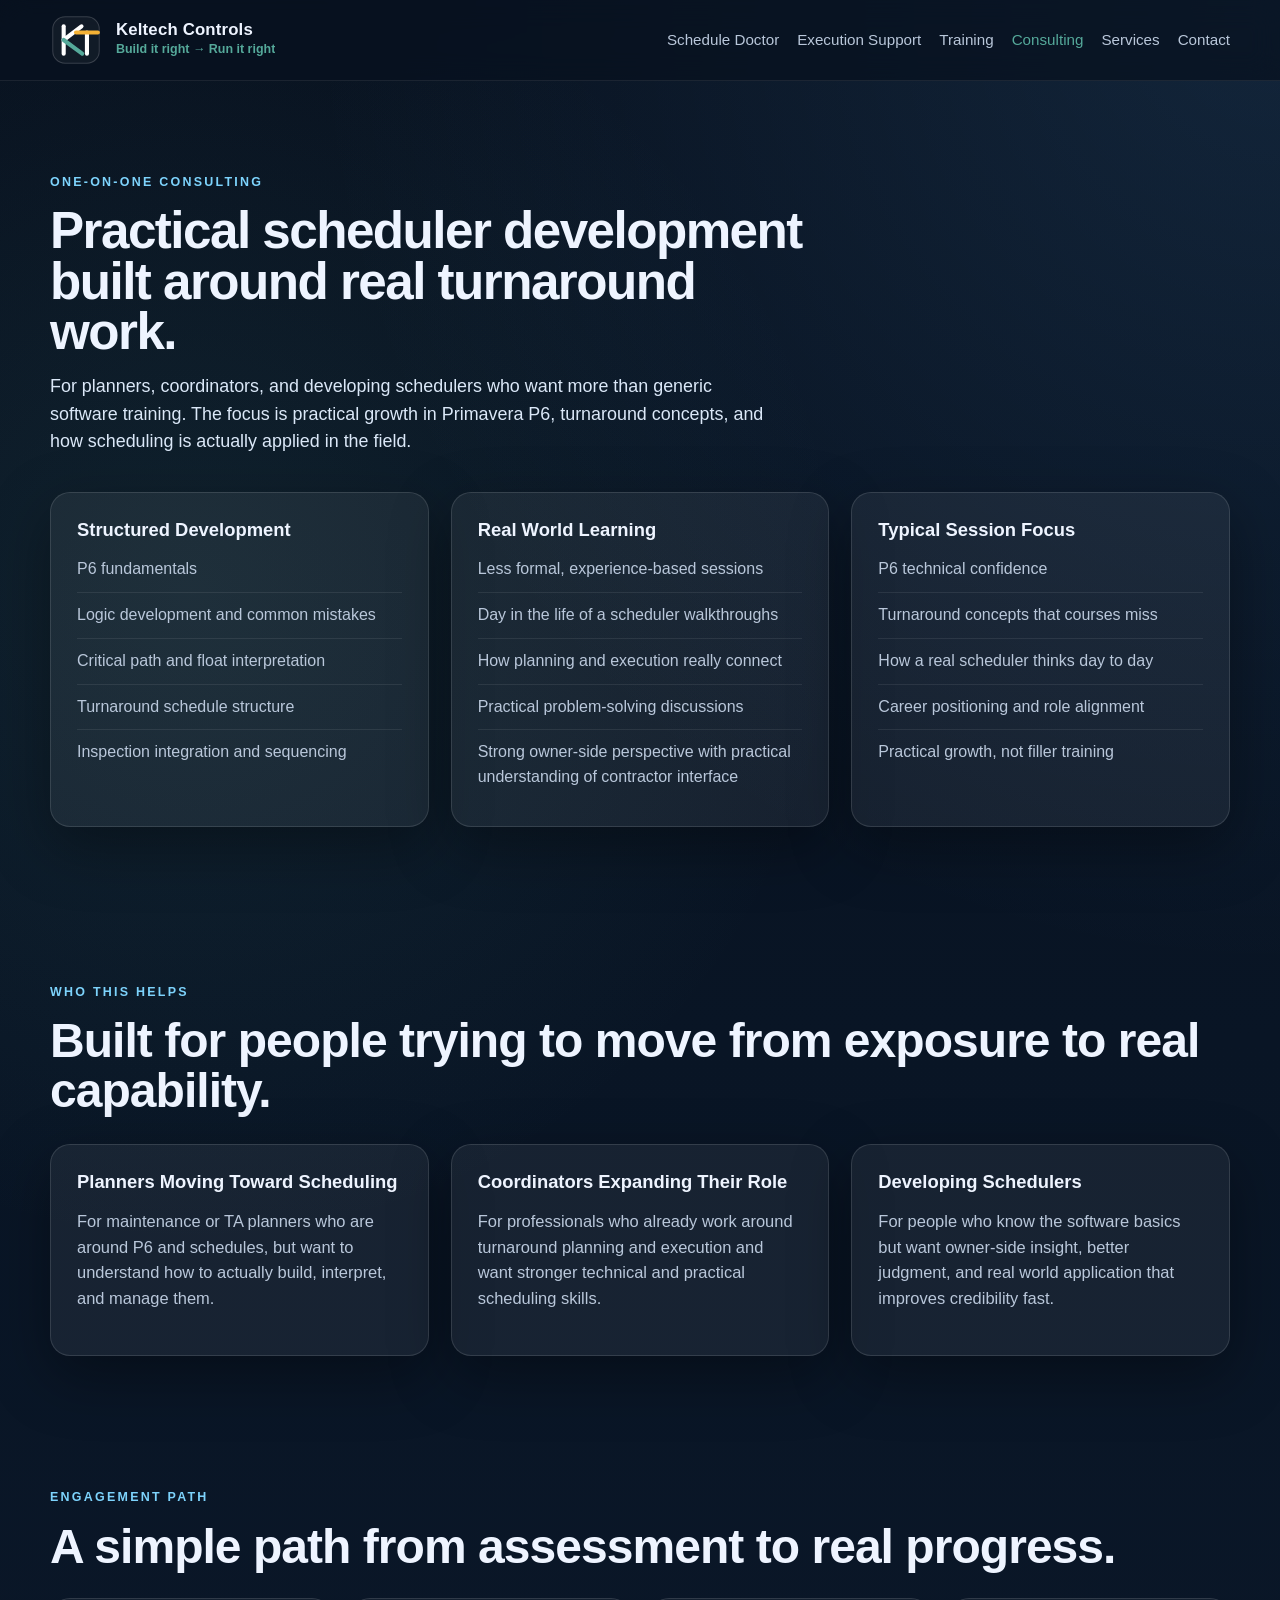
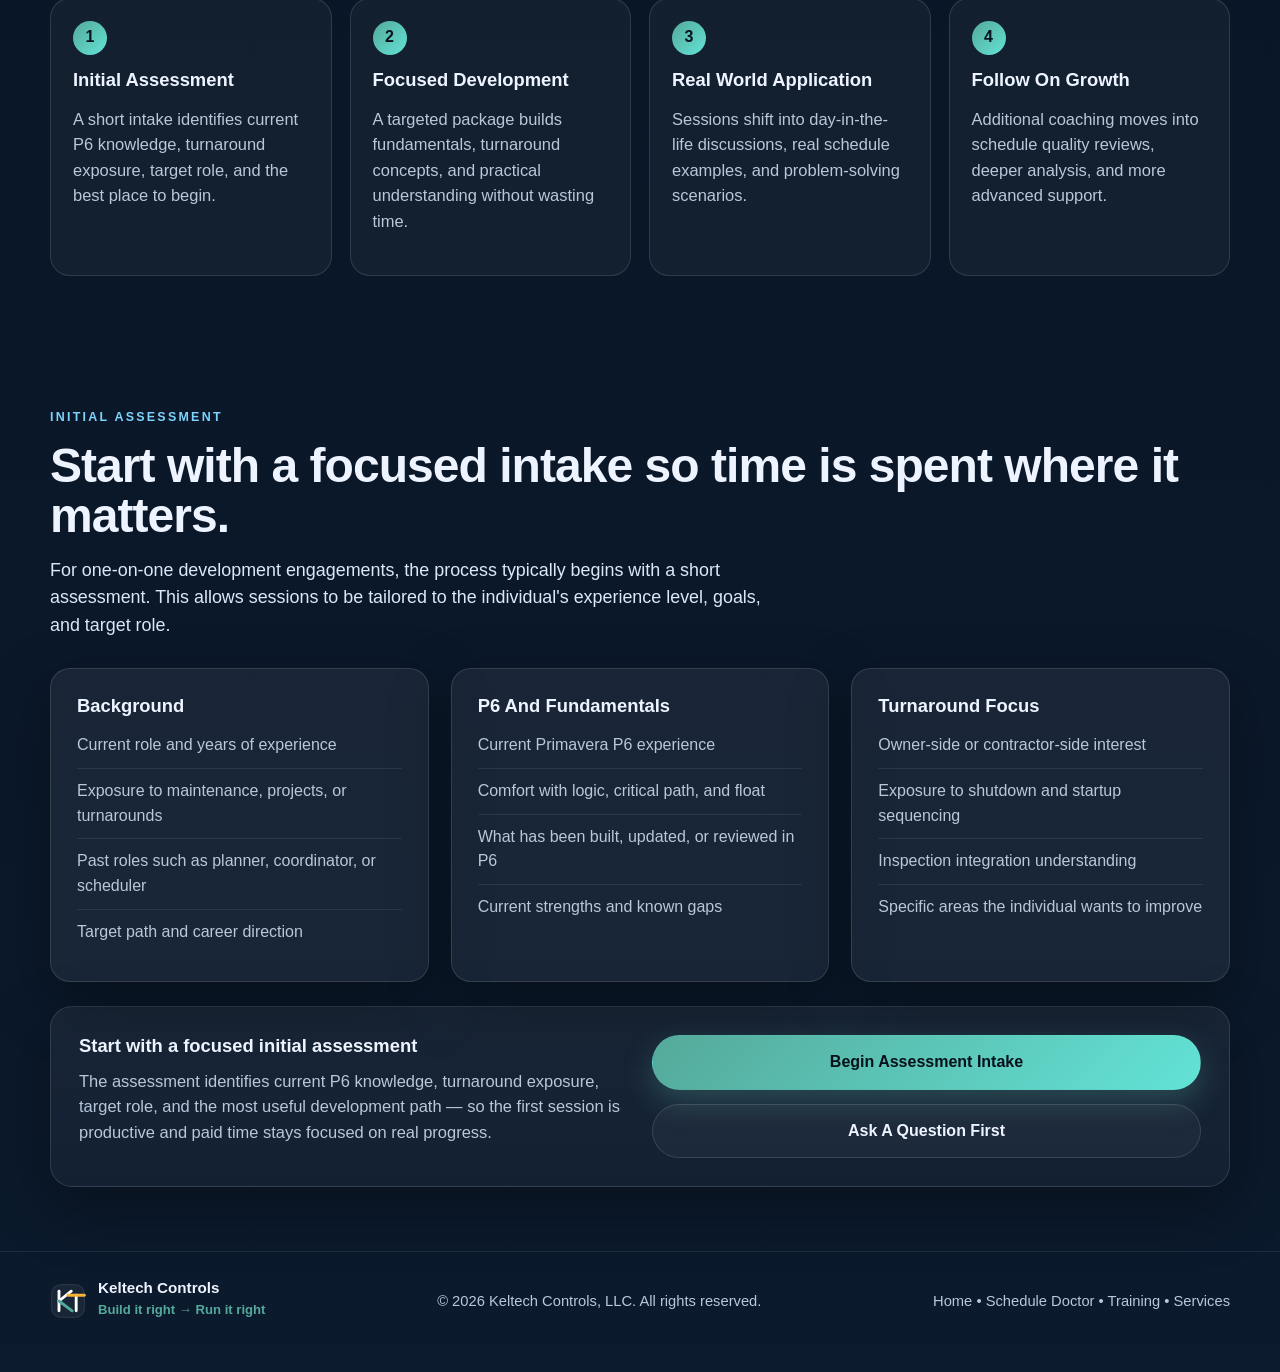
==== consulting.html @ 2e9b52dc "Rename consulting to consulting.html" ====
<!DOCTYPE html>
<html lang="en">
<head>
  <meta charset="UTF-8" />
  <meta name="viewport" content="width=device-width, initial-scale=1.0" />
  <title>One-On-One Consulting | Keltech Controls</title>
  <meta name="description" content="Keltech Controls offers practical one-on-one scheduler development for planners, coordinators, and developing schedulers — Primavera P6, turnaround concepts, and real-world application." />
  <link rel="stylesheet" href="css/shared.css" />
</head>
<body>

  <div class="nav-wrap">
    <div class="container nav">
      <a class="brand" href="index.html">
        <svg class="brand-mark" viewBox="0 0 76 76" fill="none" aria-hidden="true">
          <rect x="4" y="4" width="68" height="68" rx="18" fill="rgba(255,255,255,0.04)" stroke="rgba(255,255,255,0.18)" stroke-width="1.5"/>
          <line x1="20" y1="18" x2="20" y2="58" stroke="#FFFFFF" stroke-width="6" stroke-linecap="round"/>
          <line x1="20" y1="38" x2="46" y2="18" stroke="#FFFFFF" stroke-width="6" stroke-linecap="round"/>
          <line x1="20" y1="38" x2="47" y2="58" stroke="#55A99A" stroke-width="6" stroke-linecap="round"/>
          <line x1="54" y1="27" x2="54" y2="58" stroke="#FFFFFF" stroke-width="6" stroke-linecap="round"/>
          <line x1="38" y1="27" x2="70" y2="27" stroke="#F5B235" stroke-width="6" stroke-linecap="round"/>
        </svg>
        <div class="brand-text">
          <strong>Keltech Controls</strong>
          <span>Build it right &#x2192; Run it right</span>
        </div>
      </a>
      <nav class="nav-links">
        <a href="schedule-doctor.html">Schedule Doctor</a>
        <a href="execution-support.html">Execution Support</a>
        <a href="training.html">Training</a>
        <a href="consulting.html" class="active">Consulting</a>
        <a href="services.html">Services</a>
        <a href="mailto:jason.kelley@keltechcontrols.com?subject=Keltech Controls Inquiry">Contact</a>
      </nav>
    </div>
  </div>

  <main>

    <!-- HERO -->
    <section class="section">
      <div class="container">
        <div class="eyebrow">One-On-One Consulting</div>
        <h1 style="font-size:clamp(1.8rem,4vw,3.2rem);max-width:780px">Practical scheduler development built around real turnaround work.</h1>
        <p class="lead" style="max-width:720px">For planners, coordinators, and developing schedulers who want more than generic software training. The focus is practical growth in Primavera P6, turnaround concepts, and how scheduling is actually applied in the field.</p>

        <div class="three-col" style="margin-top:36px">
          <div class="card">
            <h3>Structured Development</h3>
            <ul>
              <li>P6 fundamentals</li>
              <li>Logic development and common mistakes</li>
              <li>Critical path and float interpretation</li>
              <li>Turnaround schedule structure</li>
              <li>Inspection integration and sequencing</li>
            </ul>
          </div>
          <div class="card">
            <h3>Real World Learning</h3>
            <ul>
              <li>Less formal, experience-based sessions</li>
              <li>Day in the life of a scheduler walkthroughs</li>
              <li>How planning and execution really connect</li>
              <li>Practical problem-solving discussions</li>
              <li>Strong owner-side perspective with practical understanding of contractor interface</li>
            </ul>
          </div>
          <div class="card">
            <h3>Typical Session Focus</h3>
            <ul>
              <li>P6 technical confidence</li>
              <li>Turnaround concepts that courses miss</li>
              <li>How a real scheduler thinks day to day</li>
              <li>Career positioning and role alignment</li>
              <li>Practical growth, not filler training</li>
            </ul>
          </div>
        </div>
      </div>
    </section>

    <!-- WHO IT HELPS -->
    <section class="section-tight">
      <div class="container">
        <div class="eyebrow">Who This Helps</div>
        <h2>Built for people trying to move from exposure to real capability.</h2>
        <div class="three-col" style="margin-top:28px">
          <div class="card">
            <h3>Planners Moving Toward Scheduling</h3>
            <p>For maintenance or TA planners who are around P6 and schedules, but want to understand how to actually build, interpret, and manage them.</p>
          </div>
          <div class="card">
            <h3>Coordinators Expanding Their Role</h3>
            <p>For professionals who already work around turnaround planning and execution and want stronger technical and practical scheduling skills.</p>
          </div>
          <div class="card">
            <h3>Developing Schedulers</h3>
            <p>For people who know the software basics but want owner-side insight, better judgment, and real world application that improves credibility fast.</p>
          </div>
        </div>
      </div>
    </section>

    <!-- ENGAGEMENT PATH -->
    <section class="section-tight">
      <div class="container">
        <div class="eyebrow">Engagement Path</div>
        <h2>A simple path from assessment to real progress.</h2>
        <div class="four-col" style="margin-top:26px">
          <div class="step"><div class="step-number">1</div><h3>Initial Assessment</h3><p>A short intake identifies current P6 knowledge, turnaround exposure, target role, and the best place to begin.</p></div>
          <div class="step"><div class="step-number">2</div><h3>Focused Development</h3><p>A targeted package builds fundamentals, turnaround concepts, and practical understanding without wasting time.</p></div>
          <div class="step"><div class="step-number">3</div><h3>Real World Application</h3><p>Sessions shift into day-in-the-life discussions, real schedule examples, and problem-solving scenarios.</p></div>
          <div class="step"><div class="step-number">4</div><h3>Follow On Growth</h3><p>Additional coaching moves into schedule quality reviews, deeper analysis, and more advanced support.</p></div>
        </div>
      </div>
    </section>

    <!-- INTAKE -->
    <section class="section-tight">
      <div class="container">
        <div class="eyebrow">Initial Assessment</div>
        <h2>Start with a focused intake so time is spent where it matters.</h2>
        <p class="lead" style="max-width:720px">For one-on-one development engagements, the process typically begins with a short assessment. This allows sessions to be tailored to the individual's experience level, goals, and target role.</p>

        <div class="three-col" style="margin-top:28px">
          <div class="card">
            <h3>Background</h3>
            <ul class="checklist">
              <li>Current role and years of experience</li>
              <li>Exposure to maintenance, projects, or turnarounds</li>
              <li>Past roles such as planner, coordinator, or scheduler</li>
              <li>Target path and career direction</li>
            </ul>
          </div>
          <div class="card">
            <h3>P6 And Fundamentals</h3>
            <ul class="checklist">
              <li>Current Primavera P6 experience</li>
              <li>Comfort with logic, critical path, and float</li>
              <li>What has been built, updated, or reviewed in P6</li>
              <li>Current strengths and known gaps</li>
            </ul>
          </div>
          <div class="card">
            <h3>Turnaround Focus</h3>
            <ul class="checklist">
              <li>Owner-side or contractor-side interest</li>
              <li>Exposure to shutdown and startup sequencing</li>
              <li>Inspection integration understanding</li>
              <li>Specific areas the individual wants to improve</li>
            </ul>
          </div>
        </div>

        <div class="highlight-box" style="margin-top:24px">
          <div class="two-col">
            <div>
              <h3 style="margin-bottom:12px">Start with a focused initial assessment</h3>
              <p style="margin-bottom:0">The assessment identifies current P6 knowledge, turnaround exposure, target role, and the most useful development path — so the first session is productive and paid time stays focused on real progress.</p>
            </div>
            <div style="display:flex;flex-direction:column;justify-content:center;gap:14px">
              <a class="btn btn-primary" href="https://forms.gle/xGJ5X5MMnMQoocQR9" target="_blank" rel="noopener">Begin Assessment Intake</a>
              <a class="btn btn-secondary" href="mailto:jason.kelley@keltechcontrols.com?subject=Consulting%20Questions">Ask A Question First</a>
            </div>
          </div>
        </div>
      </div>
    </section>

  </main>

  <footer>
    <div class="container footer-row">
      <div class="footer-brand">
        <svg viewBox="0 0 44 44" width="36" height="36" fill="none" aria-hidden="true">
          <rect x="2" y="2" width="40" height="40" rx="11" fill="rgba(255,255,255,0.05)" stroke="rgba(255,255,255,0.15)" stroke-width="1"/>
          <line x1="11" y1="10" x2="11" y2="34" stroke="#FFFFFF" stroke-width="3.5" stroke-linecap="round"/>
          <line x1="11" y1="22" x2="26" y2="10" stroke="#FFFFFF" stroke-width="3.5" stroke-linecap="round"/>
          <line x1="11" y1="22" x2="27" y2="34" stroke="#55A99A" stroke-width="3.5" stroke-linecap="round"/>
          <line x1="32" y1="15" x2="32" y2="34" stroke="#FFFFFF" stroke-width="3.5" stroke-linecap="round"/>
          <line x1="22" y1="15" x2="42" y2="15" stroke="#F5B235" stroke-width="3.5" stroke-linecap="round"/>
        </svg>
        <div class="footer-brand-text">
          <strong>Keltech Controls</strong>
          <span>Build it right &#x2192; Run it right</span>
        </div>
      </div>
      <div class="small" style="text-align:center">&#169; 2026 Keltech Controls, LLC. All rights reserved.</div>
      <div class="small" style="text-align:right">
        <a href="index.html" style="color:var(--muted)">Home</a> &#x2022;
        <a href="schedule-doctor.html" style="color:var(--muted)">Schedule Doctor</a> &#x2022;
        <a href="training.html" style="color:var(--muted)">Training</a> &#x2022;
        <a href="services.html" style="color:var(--muted)">Services</a>
      </div>
    </div>
  </footer>

</body>
</html>
---- css/shared.css ----
:root{
  --bg:#08111f;
  --bg2:#0d1b2e;
  --panel:rgba(255,255,255,.06);
  --panel2:rgba(255,255,255,.04);
  --text:#eef4ff;
  --muted:#b9c7da;
  --line:rgba(255,255,255,.12);
  --blue:#5eb6ff;
  --blue2:#7dd3fc;
  --teal:#55A99A;
  --teal-light:#62e3d6;
  --gold:#F5B235;
  --shadow:0 20px 60px rgba(0,0,0,.35);
  --radius:22px;
  --max:1180px;
}

*{box-sizing:border-box}
html{scroll-behavior:smooth}
body{
  margin:0;
  font-family:Inter,Segoe UI,Roboto,Arial,sans-serif;
  color:var(--text);
  background:
    radial-gradient(circle at top right, rgba(94,182,255,.12), transparent 30%),
    radial-gradient(circle at 15% 20%, rgba(85,169,154,.10), transparent 25%),
    linear-gradient(180deg, #08111f 0%, #091525 35%, #0c1a2d 100%);
  line-height:1.55;
}

a{color:inherit;text-decoration:none}
.container{width:min(var(--max), calc(100% - 32px)); margin:0 auto}
.section{padding:88px 0}
.section-tight{padding:64px 0}
.eyebrow{
  display:inline-block;
  font-size:.78rem;
  letter-spacing:.18em;
  text-transform:uppercase;
  color:var(--blue2);
  margin-bottom:14px;
  font-weight:700;
}
h1,h2,h3{margin:0 0 16px}
h1{font-size:clamp(2.4rem,5vw,5rem);line-height:.98;letter-spacing:-.03em}
h2{font-size:clamp(1.9rem,3.8vw,3rem);line-height:1.04;letter-spacing:-.02em}
h3{font-size:1.15rem;line-height:1.2}
p{margin:0 0 18px;color:var(--muted);font-size:1.03rem}
.lead{font-size:1.12rem;color:#dbe8f8}

.glass{
  background:var(--panel);
  border:1px solid var(--line);
  border-radius:var(--radius);
  backdrop-filter:blur(10px);
  box-shadow:var(--shadow);
}
.card{
  padding:26px;
  background:var(--panel);
  border:1px solid var(--line);
  border-radius:20px;
  box-shadow:var(--shadow);
  height:100%;
}
.highlight-box{
  padding:28px;
  border-radius:22px;
  background:linear-gradient(180deg,rgba(255,255,255,.06),rgba(255,255,255,.03));
  border:1px solid var(--line);
  box-shadow:var(--shadow);
}
.tagline-pill{
  display:inline-flex;
  align-items:center;
  gap:8px;
  padding:6px 16px;
  border-radius:999px;
  background:rgba(85,169,154,.12);
  border:1px solid rgba(85,169,154,.30);
  color:var(--teal);
  font-size:.88rem;
  font-weight:600;
  letter-spacing:.03em;
  margin-bottom:20px;
}
.new-badge{
  display:inline-block;
  font-size:.68rem;
  letter-spacing:.10em;
  text-transform:uppercase;
  font-weight:700;
  padding:3px 9px;
  border-radius:999px;
  background:rgba(245,178,53,.15);
  border:1px solid rgba(245,178,53,.35);
  color:var(--gold);
  margin-left:8px;
  vertical-align:middle;
  position:relative;
  top:-1px;
}
.coming-badge{
  display:inline-block;font-size:.65rem;letter-spacing:.10em;text-transform:uppercase;
  font-weight:700;padding:2px 8px;border-radius:999px;
  background:rgba(94,182,255,.12);border:1px solid rgba(94,182,255,.30);
  color:var(--blue2);margin-left:8px;vertical-align:middle;position:relative;top:-1px;
}

.btn-row{display:flex;flex-wrap:wrap;gap:14px;margin-top:28px}
.btn{
  display:inline-flex;
  align-items:center;
  justify-content:center;
  gap:10px;
  padding:14px 20px;
  border-radius:999px;
  font-weight:700;
  transition:.2s ease;
  border:1px solid transparent;
  font-size:1rem;
}
.btn-primary{
  background:linear-gradient(135deg,var(--teal),var(--teal-light));
  color:#07111b;
  box-shadow:0 12px 30px rgba(85,169,154,.30);
}
.btn-primary:hover{transform:translateY(-1px)}
.btn-secondary{
  border-color:var(--line);
  background:rgba(255,255,255,.04);
  color:var(--text);
}
.btn-secondary:hover{background:rgba(255,255,255,.08);transform:translateY(-1px)}
.btn-gold{
  background:linear-gradient(135deg,var(--gold),#ffcf6b);
  color:#07111b;
  box-shadow:0 12px 30px rgba(245,178,53,.25);
}
.btn-gold:hover{transform:translateY(-1px)}

/* NAV */
.nav-wrap{
  position:sticky;top:0;z-index:100;
  backdrop-filter:blur(14px);
  background:rgba(8,17,31,.72);
  border-bottom:1px solid rgba(255,255,255,.08);
}
.nav{
  min-height:80px;
  display:flex;align-items:center;justify-content:space-between;gap:18px;
}
.brand{display:flex;align-items:center;gap:14px;min-width:0}
.brand-mark{width:52px;height:52px;flex:0 0 52px}
.brand-text{display:flex;flex-direction:column;min-width:0}
.brand-text strong{font-size:1.05rem;line-height:1.1;letter-spacing:.01em}
.brand-text span{font-size:.78rem;color:var(--teal);font-weight:600;white-space:nowrap;overflow:hidden;text-overflow:ellipsis}
.nav-links{display:flex;align-items:center;gap:18px;flex-wrap:wrap;justify-content:flex-end}
.nav-links a{color:var(--muted);font-size:.95rem;transition:.15s}
.nav-links a:hover{color:var(--text)}
.nav-links a.active{color:var(--teal)}

/* FOOTER */
footer{padding:28px 0 50px;border-top:1px solid rgba(255,255,255,.08)}
.footer-row{display:flex;align-items:center;justify-content:space-between;gap:18px;flex-wrap:wrap}
.footer-brand{display:flex;align-items:center;gap:12px}
.footer-brand-text strong{display:block;font-size:.95rem;line-height:1.1}
.footer-brand-text span{font-size:.82rem;color:var(--teal);font-weight:600}
.small{font-size:.92rem;color:var(--muted)}

/* LAYOUT HELPERS */
.two-col{display:grid;grid-template-columns:1fr 1fr;gap:24px;align-items:stretch}
.three-col{display:grid;grid-template-columns:repeat(3,1fr);gap:22px}
.four-col{display:grid;grid-template-columns:repeat(4,1fr);gap:18px}

.card ul,.checklist{margin:14px 0 0;padding:0;list-style:none}
.card li,.checklist li{padding:10px 0;border-top:1px solid rgba(255,255,255,.08);color:var(--muted)}
.card li:first-child,.checklist li:first-child{border-top:none;padding-top:0}

.package-card{
  padding:24px;border-radius:20px;
  background:linear-gradient(180deg,rgba(85,169,154,.10),rgba(255,255,255,.04));
  border:1px solid rgba(85,169,154,.28);
  box-shadow:var(--shadow);height:100%;
}
.package-card-gold{
  padding:24px;border-radius:20px;
  background:linear-gradient(180deg,rgba(245,178,53,.10),rgba(255,255,255,.04));
  border:1px solid rgba(245,178,53,.28);
  box-shadow:var(--shadow);height:100%;
}
.package-card-gold h3{color:#fff}
.package-card-gold ul{margin:14px 0 0;padding:0;list-style:none}
.package-card-gold li{padding:9px 0;border-top:1px solid rgba(255,255,255,.08);color:var(--muted);font-size:.95rem}
.package-card-gold li:first-child{border-top:none;padding-top:0}

.step{padding:22px;border-radius:20px;background:rgba(255,255,255,.04);border:1px solid var(--line);height:100%}
.step-number{
  display:inline-grid;place-items:center;width:34px;height:34px;margin-bottom:14px;
  border-radius:999px;background:linear-gradient(135deg,var(--teal),var(--teal-light));
  color:#08111f;font-weight:800;
}

.pill-grid{display:grid;grid-template-columns:repeat(2,minmax(0,1fr));gap:12px;margin-top:16px}
.pill{
  padding:14px 16px;border-radius:16px;
  background:rgba(255,255,255,.05);border:1px solid var(--line);
  color:#dfe8f5;font-weight:600;font-size:.95rem;
}

.exec-panel{
  padding:36px;border-radius:var(--radius);
  background:linear-gradient(135deg,rgba(85,169,154,.14),rgba(94,182,255,.08));
  border:1px solid rgba(85,169,154,.35);
  box-shadow:var(--shadow);
}
.exec-items{display:grid;grid-template-columns:repeat(2,1fr);gap:16px;margin:24px 0}
.exec-item{padding:18px;border-radius:18px;background:rgba(0,0,0,.20);border:1px solid rgba(255,255,255,.09)}
.exec-item-title{font-size:.95rem;font-weight:700;color:#fff;margin-bottom:6px;display:flex;align-items:center;gap:8px}
.exec-item-title::before{content:"";display:inline-block;width:8px;height:8px;border-radius:50%;background:var(--teal);flex-shrink:0}
.exec-item p{font-size:.9rem;margin:0;color:var(--muted)}

.training-table{width:100%;border-collapse:collapse;margin-top:24px}
.training-table tr{border-top:1px solid rgba(255,255,255,.08)}
.training-table tr:first-child{border-top:none}
.training-table td{padding:20px 16px;vertical-align:top}
.training-table td:first-child{width:240px;font-weight:700;color:#fff;font-size:.97rem;white-space:nowrap}
.training-table td:last-child{color:var(--muted);font-size:.95rem;line-height:1.6}

.credentials{display:grid;grid-template-columns:repeat(2,1fr);gap:14px;margin-top:18px}
.credential{padding:18px;border-radius:18px;background:rgba(255,255,255,.04);border:1px solid var(--line);font-weight:600;color:#e4edf8}

.stats{display:grid;grid-template-columns:repeat(2,1fr);gap:14px;margin-top:22px}
.stat{padding:18px;border-radius:18px;background:rgba(255,255,255,.04);border:1px solid var(--line)}
.stat strong{display:block;font-size:1.7rem;line-height:1;margin-bottom:8px;color:#fff}
.stat span{color:var(--muted);font-size:.92rem}

@media(max-width:980px){
  .two-col,.three-col{grid-template-columns:1fr}
  .four-col{grid-template-columns:1fr 1fr}
  .exec-items{grid-template-columns:1fr}
}
@media(max-width:680px){
  .nav{min-height:auto;padding:14px 0;align-items:flex-start;flex-direction:column}
  .nav-links{justify-content:flex-start}
  .stats,.pill-grid,.credentials,.four-col{grid-template-columns:1fr}
  .section{padding:72px 0}
  .section-tight{padding:54px 0}
  .training-table td:first-child{white-space:normal;width:auto}
  .training-table{display:block}
  .training-table tr{display:block;padding:16px 0}
  .training-table td{display:block;padding:4px 0}
}
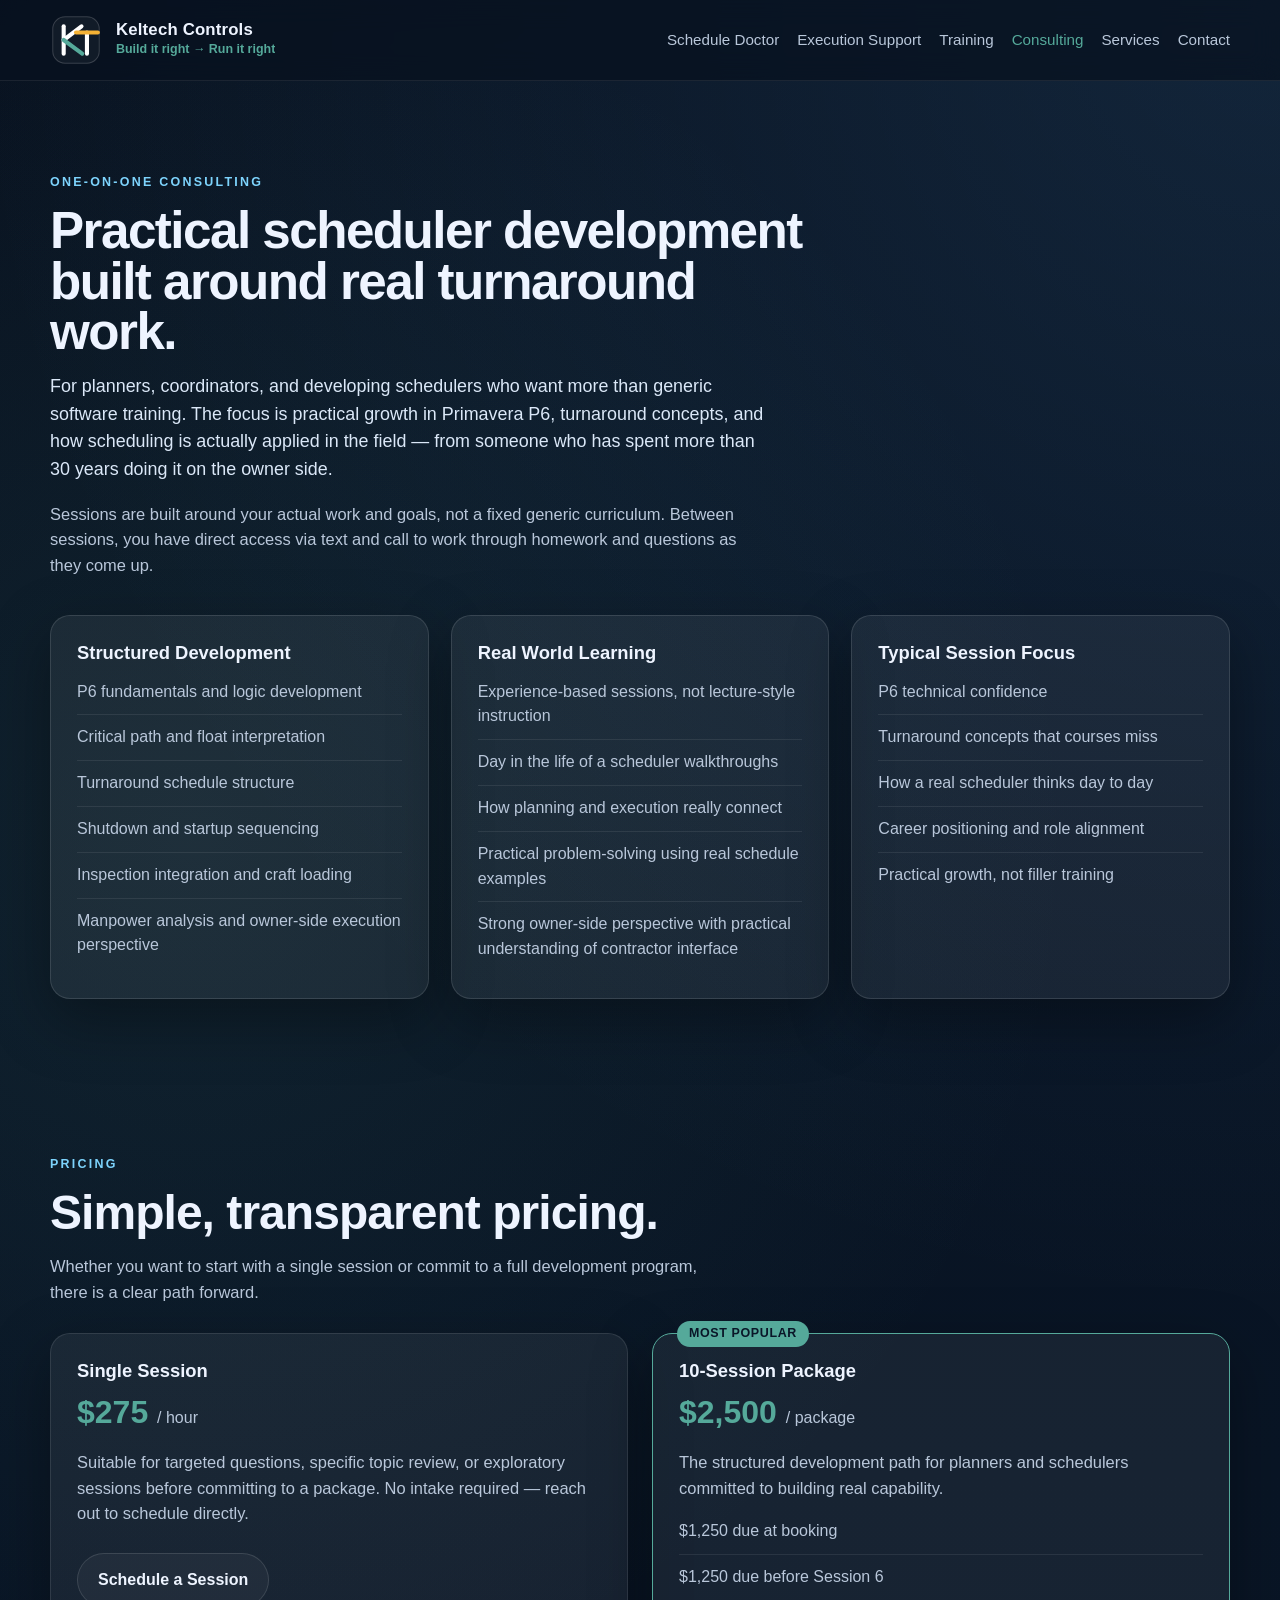
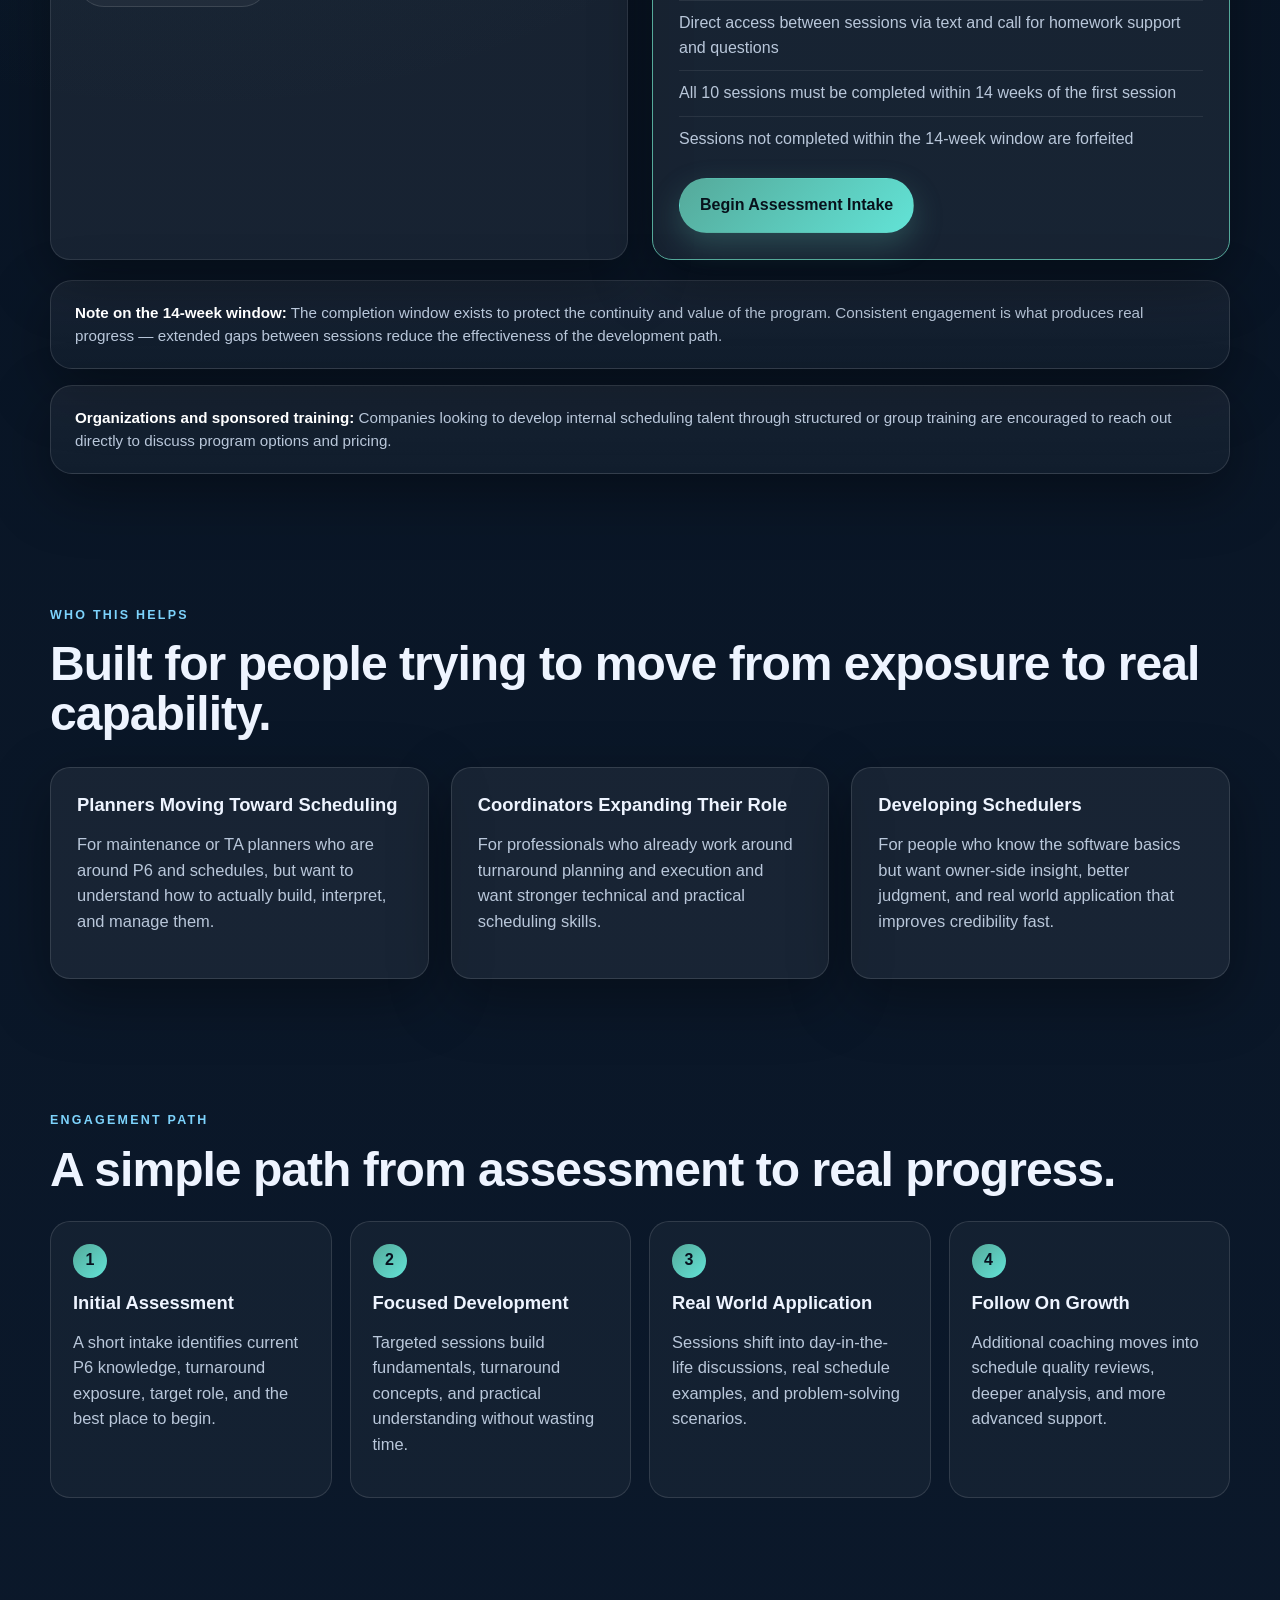
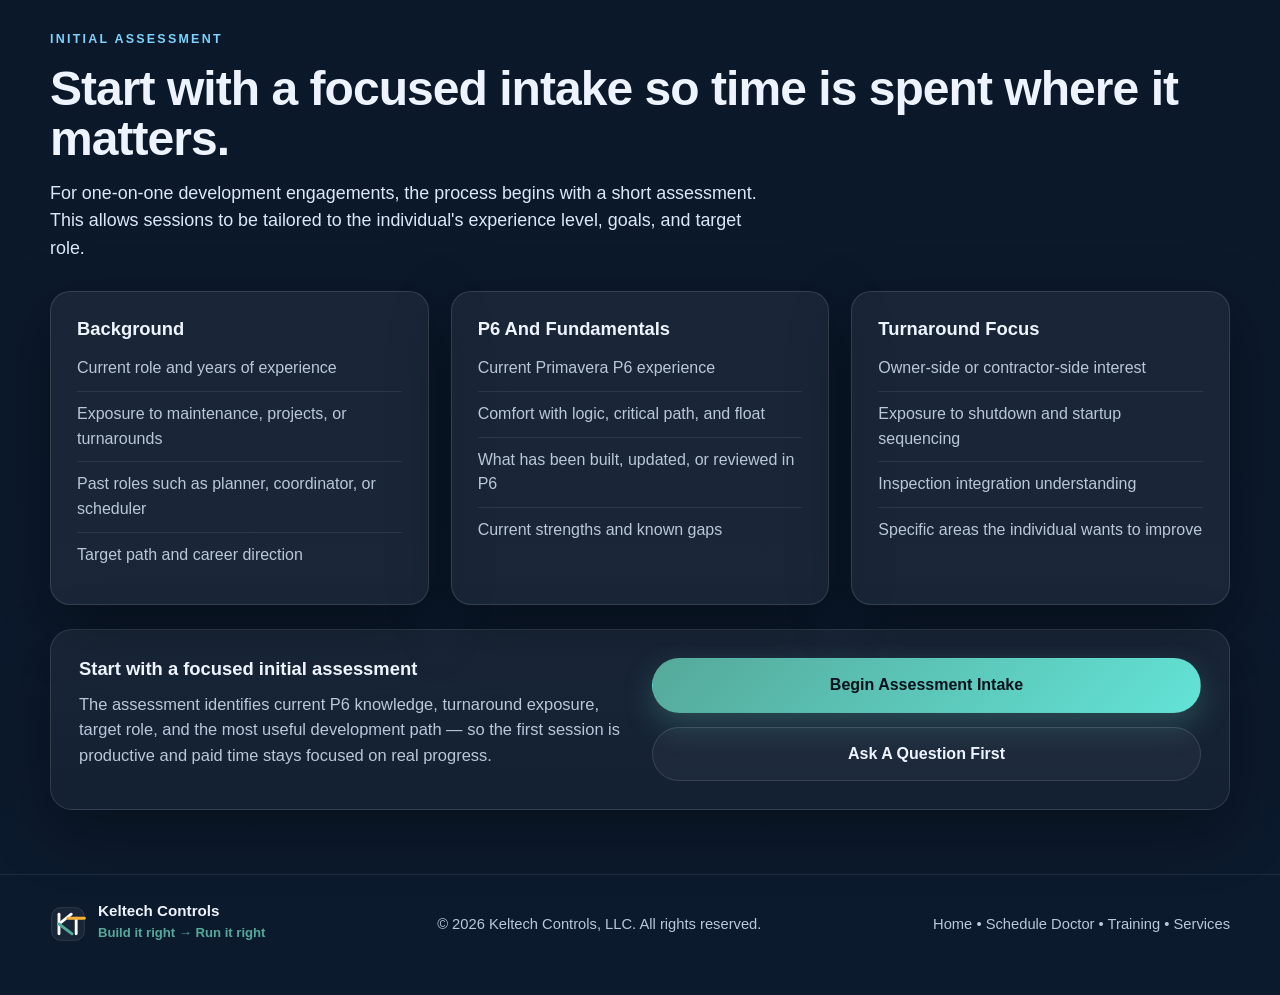
==== commit 6d2ba1a9: "Update consulting.html" ====
--- a/consulting.html
+++ b/consulting.html
@@ -1,10 +1,11 @@
+
 <!DOCTYPE html>
 <html lang="en">
 <head>
   <meta charset="UTF-8" />
   <meta name="viewport" content="width=device-width, initial-scale=1.0" />
   <title>One-On-One Consulting | Keltech Controls</title>
-  <meta name="description" content="Keltech Controls offers practical one-on-one scheduler development for planners, coordinators, and developing schedulers — Primavera P6, turnaround concepts, and real-world application." />
+  <meta name="description" content="Practical one-on-one Primavera P6 and turnaround scheduling coaching for planners, coordinators, and developing schedulers. Owner-side experience, real-world application, structured 10-session program." />
   <link rel="stylesheet" href="css/shared.css" />
 </head>
 <body>
@@ -31,7 +32,7 @@
         <a href="training.html">Training</a>
         <a href="consulting.html" class="active">Consulting</a>
         <a href="services.html">Services</a>
-        <a href="mailto:jason.kelley@keltechcontrols.com?subject=Keltech Controls Inquiry">Contact</a>
+        <a href="contact.html">Contact</a>
       </nav>
     </div>
   </div>
@@ -43,26 +44,28 @@
       <div class="container">
         <div class="eyebrow">One-On-One Consulting</div>
         <h1 style="font-size:clamp(1.8rem,4vw,3.2rem);max-width:780px">Practical scheduler development built around real turnaround work.</h1>
-        <p class="lead" style="max-width:720px">For planners, coordinators, and developing schedulers who want more than generic software training. The focus is practical growth in Primavera P6, turnaround concepts, and how scheduling is actually applied in the field.</p>
+        <p class="lead" style="max-width:720px">For planners, coordinators, and developing schedulers who want more than generic software training. The focus is practical growth in Primavera P6, turnaround concepts, and how scheduling is actually applied in the field — from someone who has spent more than 30 years doing it on the owner side.</p>
+        <p style="max-width:720px">Sessions are built around your actual work and goals, not a fixed generic curriculum. Between sessions, you have direct access via text and call to work through homework and questions as they come up.</p>
 
         <div class="three-col" style="margin-top:36px">
           <div class="card">
             <h3>Structured Development</h3>
             <ul>
-              <li>P6 fundamentals</li>
-              <li>Logic development and common mistakes</li>
+              <li>P6 fundamentals and logic development</li>
               <li>Critical path and float interpretation</li>
               <li>Turnaround schedule structure</li>
-              <li>Inspection integration and sequencing</li>
+              <li>Shutdown and startup sequencing</li>
+              <li>Inspection integration and craft loading</li>
+              <li>Manpower analysis and owner-side execution perspective</li>
             </ul>
           </div>
           <div class="card">
             <h3>Real World Learning</h3>
             <ul>
-              <li>Less formal, experience-based sessions</li>
+              <li>Experience-based sessions, not lecture-style instruction</li>
               <li>Day in the life of a scheduler walkthroughs</li>
               <li>How planning and execution really connect</li>
-              <li>Practical problem-solving discussions</li>
+              <li>Practical problem-solving using real schedule examples</li>
               <li>Strong owner-side perspective with practical understanding of contractor interface</li>
             </ul>
           </div>
@@ -80,6 +83,46 @@
       </div>
     </section>
 
+    <!-- PRICING -->
+    <section class="section-tight">
+      <div class="container">
+        <div class="eyebrow">Pricing</div>
+        <h2>Simple, transparent pricing.</h2>
+        <p style="max-width:680px;margin-bottom:28px">Whether you want to start with a single session or commit to a full development program, there is a clear path forward.</p>
+        <div class="two-col" style="margin-top:4px">
+
+          <div class="card" style="border:1px solid rgba(255,255,255,0.1)">
+            <h3 style="margin-bottom:6px">Single Session</h3>
+            <div style="font-size:2rem;font-weight:700;color:#55A99A;margin-bottom:12px">$275 <span style="font-size:1rem;color:var(--muted);font-weight:400">/ hour</span></div>
+            <p>Suitable for targeted questions, specific topic review, or exploratory sessions before committing to a package. No intake required — reach out to schedule directly.</p>
+            <a class="btn btn-secondary" href="contact.html" style="margin-top:8px;display:inline-block">Schedule a Session</a>
+          </div>
+
+          <div class="card" style="border:1px solid #55A99A;position:relative">
+            <div style="position:absolute;top:-13px;left:24px;background:#55A99A;color:#0a1628;font-size:.78rem;font-weight:700;padding:3px 12px;border-radius:20px;letter-spacing:.05em;text-transform:uppercase">Most Popular</div>
+            <h3 style="margin-bottom:6px">10-Session Package</h3>
+            <div style="font-size:2rem;font-weight:700;color:#55A99A;margin-bottom:12px">$2,500 <span style="font-size:1rem;color:var(--muted);font-weight:400">/ package</span></div>
+            <p>The structured development path for planners and schedulers committed to building real capability.</p>
+            <ul class="checklist" style="margin-bottom:16px">
+              <li>$1,250 due at booking</li>
+              <li>$1,250 due before Session 6</li>
+              <li>Direct access between sessions via text and call for homework support and questions</li>
+              <li>All 10 sessions must be completed within 14 weeks of the first session</li>
+              <li>Sessions not completed within the 14-week window are forfeited</li>
+            </ul>
+            <a class="btn btn-primary" href="https://forms.gle/xGJ5X5MMnMQoocQR9" target="_blank" rel="noopener" style="display:inline-block">Begin Assessment Intake</a>
+          </div>
+
+        </div>
+        <div class="highlight-box" style="margin-top:20px;padding:20px 24px">
+          <p style="margin:0;font-size:.95rem"><strong style="color:#fff">Note on the 14-week window:</strong> The completion window exists to protect the continuity and value of the program. Consistent engagement is what produces real progress — extended gaps between sessions reduce the effectiveness of the development path.</p>
+        </div>
+        <div class="highlight-box" style="margin-top:16px;padding:20px 24px">
+          <p style="margin:0;font-size:.95rem"><strong style="color:#fff">Organizations and sponsored training:</strong> Companies looking to develop internal scheduling talent through structured or group training are encouraged to reach out directly to discuss program options and pricing.</p>
+        </div>
+      </div>
+    </section>
+
     <!-- WHO IT HELPS -->
     <section class="section-tight">
       <div class="container">
@@ -109,7 +152,7 @@
         <h2>A simple path from assessment to real progress.</h2>
         <div class="four-col" style="margin-top:26px">
           <div class="step"><div class="step-number">1</div><h3>Initial Assessment</h3><p>A short intake identifies current P6 knowledge, turnaround exposure, target role, and the best place to begin.</p></div>
-          <div class="step"><div class="step-number">2</div><h3>Focused Development</h3><p>A targeted package builds fundamentals, turnaround concepts, and practical understanding without wasting time.</p></div>
+          <div class="step"><div class="step-number">2</div><h3>Focused Development</h3><p>Targeted sessions build fundamentals, turnaround concepts, and practical understanding without wasting time.</p></div>
           <div class="step"><div class="step-number">3</div><h3>Real World Application</h3><p>Sessions shift into day-in-the-life discussions, real schedule examples, and problem-solving scenarios.</p></div>
           <div class="step"><div class="step-number">4</div><h3>Follow On Growth</h3><p>Additional coaching moves into schedule quality reviews, deeper analysis, and more advanced support.</p></div>
         </div>
@@ -121,7 +164,7 @@
       <div class="container">
         <div class="eyebrow">Initial Assessment</div>
         <h2>Start with a focused intake so time is spent where it matters.</h2>
-        <p class="lead" style="max-width:720px">For one-on-one development engagements, the process typically begins with a short assessment. This allows sessions to be tailored to the individual's experience level, goals, and target role.</p>
+        <p class="lead" style="max-width:720px">For one-on-one development engagements, the process begins with a short assessment. This allows sessions to be tailored to the individual's experience level, goals, and target role.</p>
 
         <div class="three-col" style="margin-top:28px">
           <div class="card">
@@ -161,7 +204,7 @@
             </div>
             <div style="display:flex;flex-direction:column;justify-content:center;gap:14px">
               <a class="btn btn-primary" href="https://forms.gle/xGJ5X5MMnMQoocQR9" target="_blank" rel="noopener">Begin Assessment Intake</a>
-              <a class="btn btn-secondary" href="mailto:jason.kelley@keltechcontrols.com?subject=Consulting%20Questions">Ask A Question First</a>
+              <a class="btn btn-secondary" href="contact.html">Ask A Question First</a>
             </div>
           </div>
         </div>
@@ -198,3 +241,4 @@
 
 </body>
 </html>
+
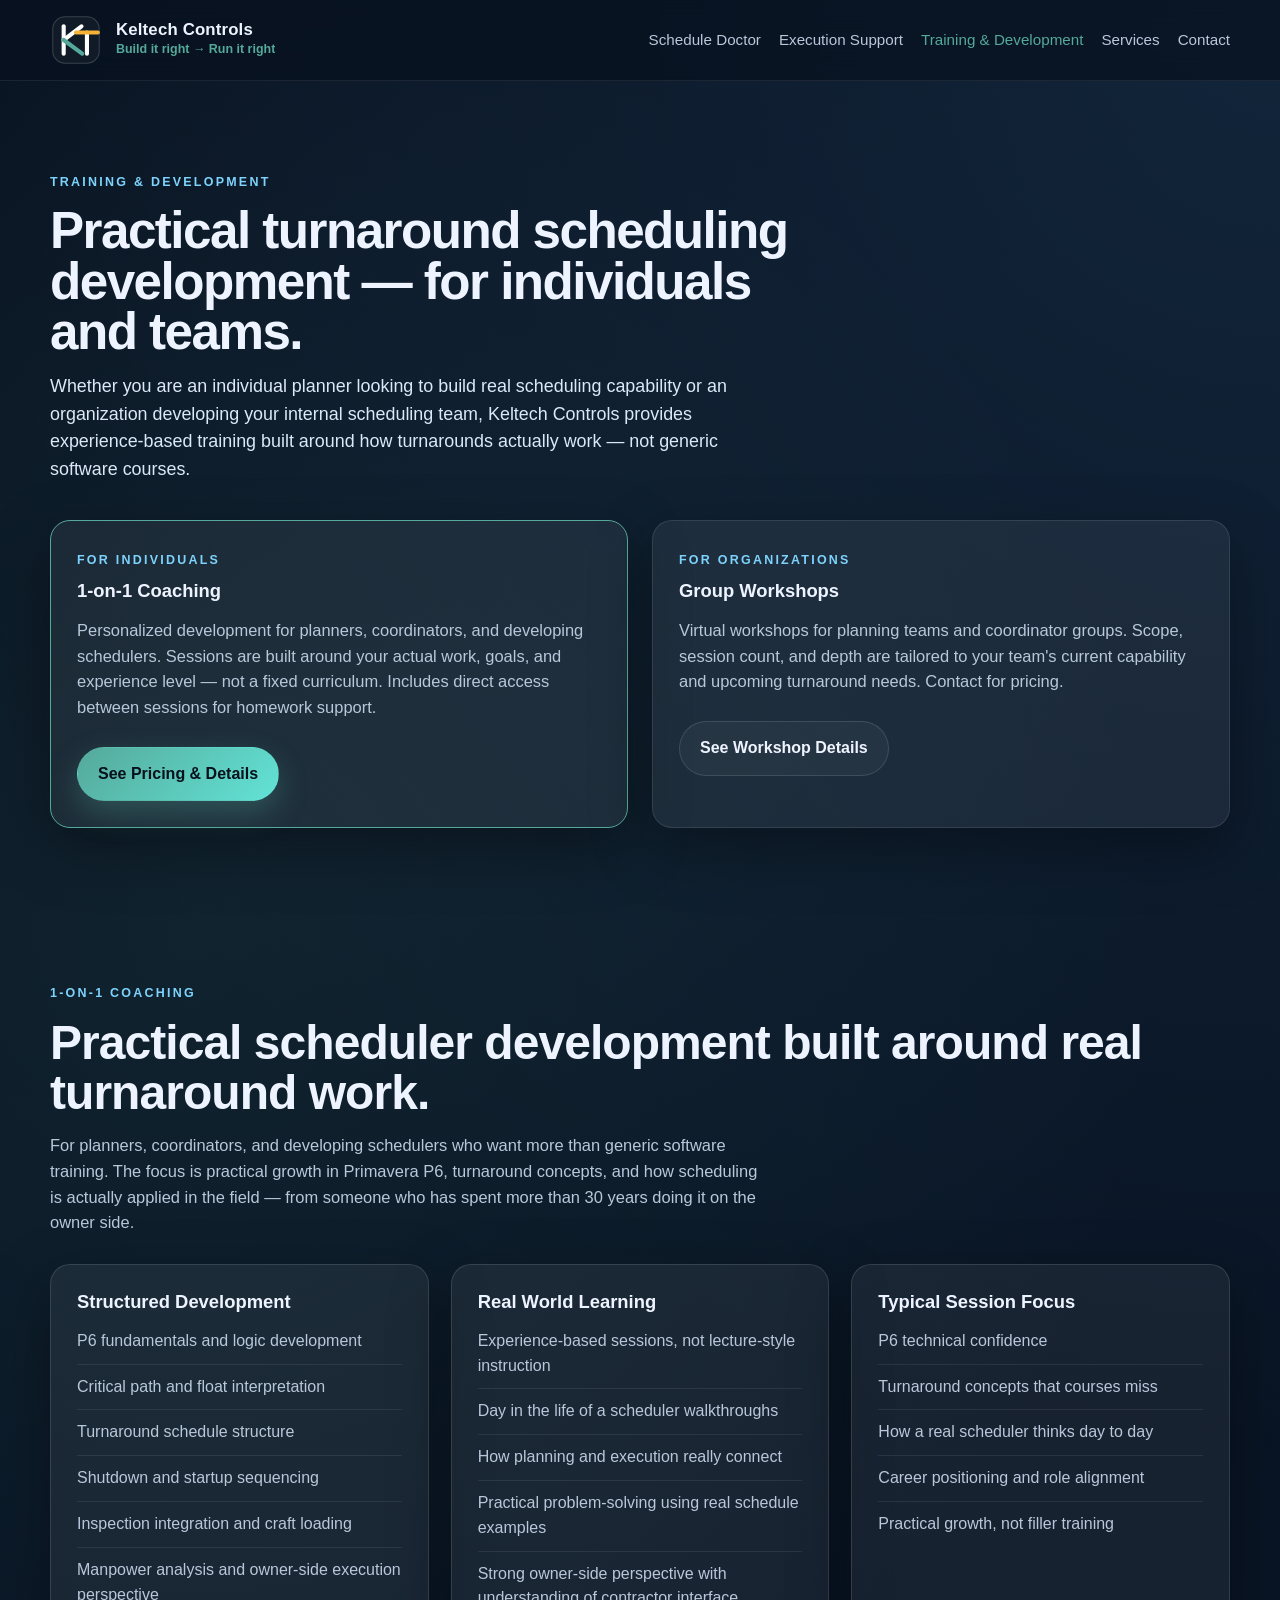
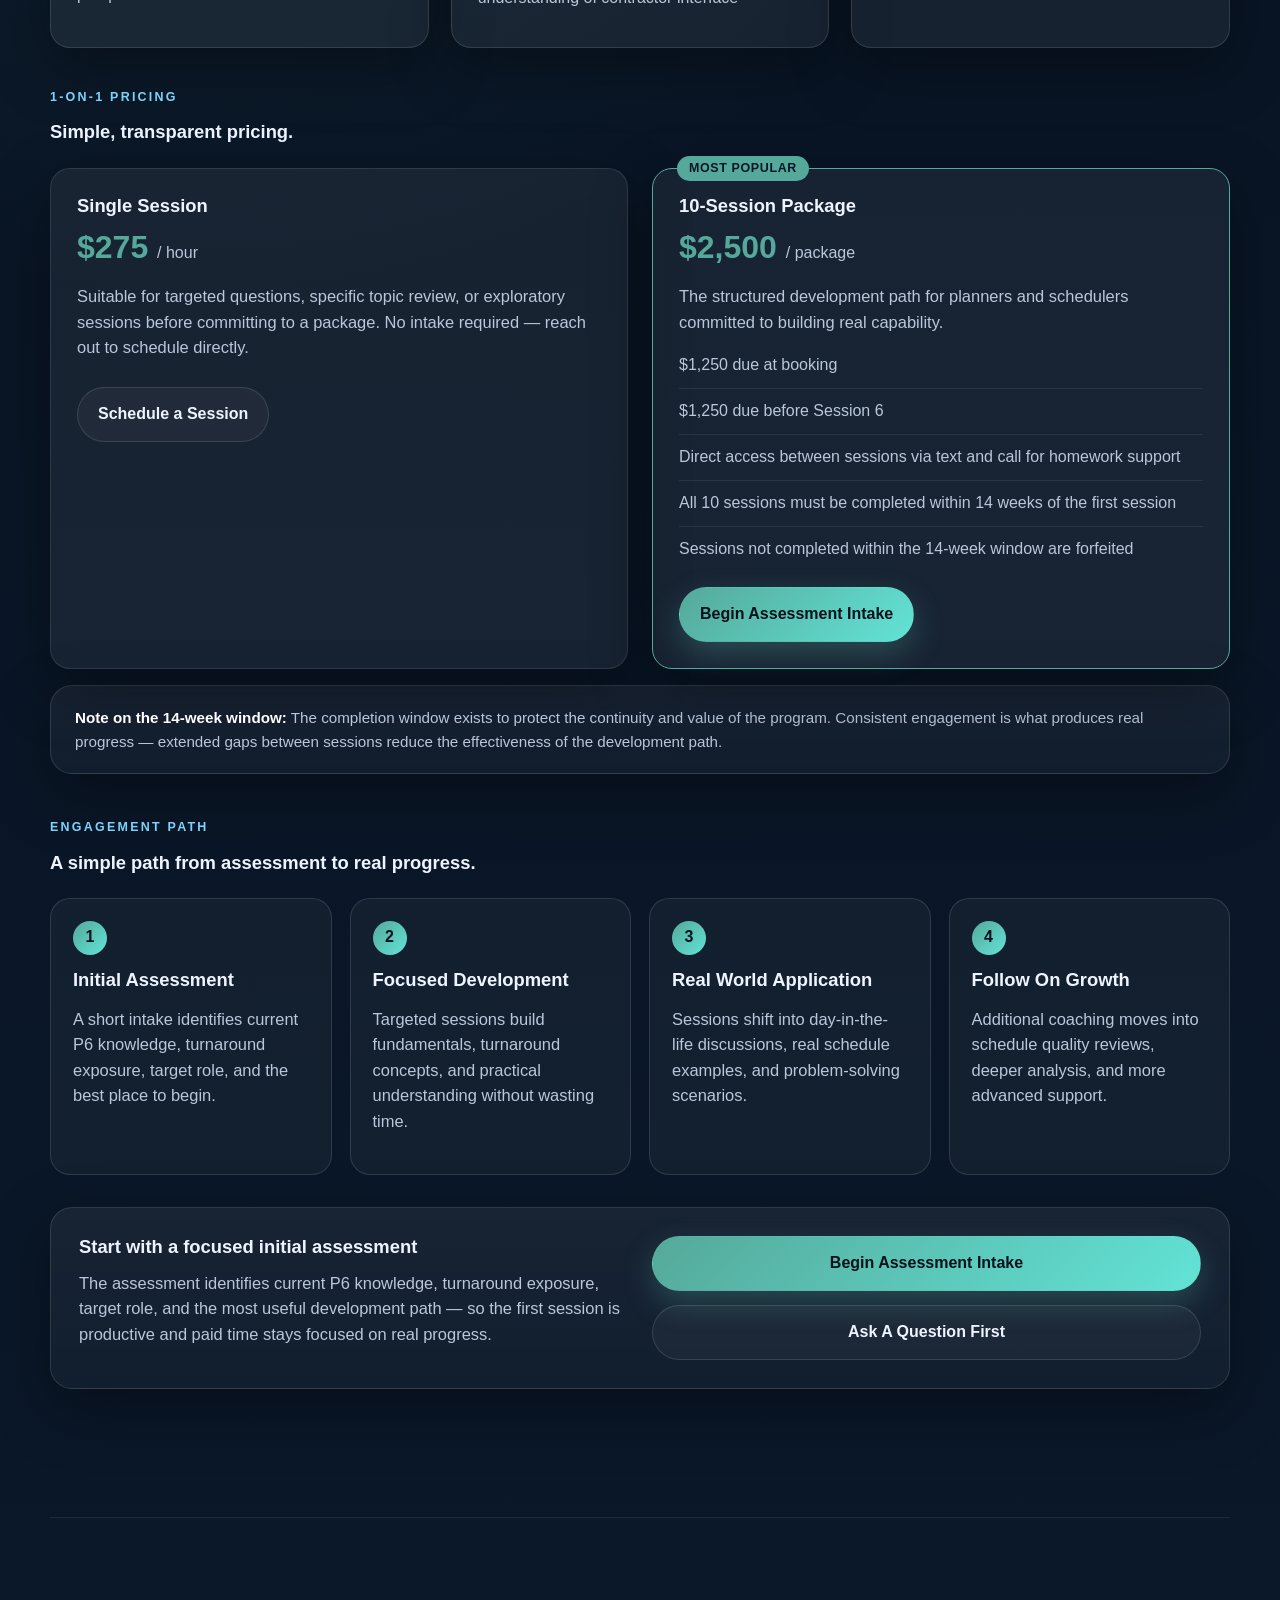
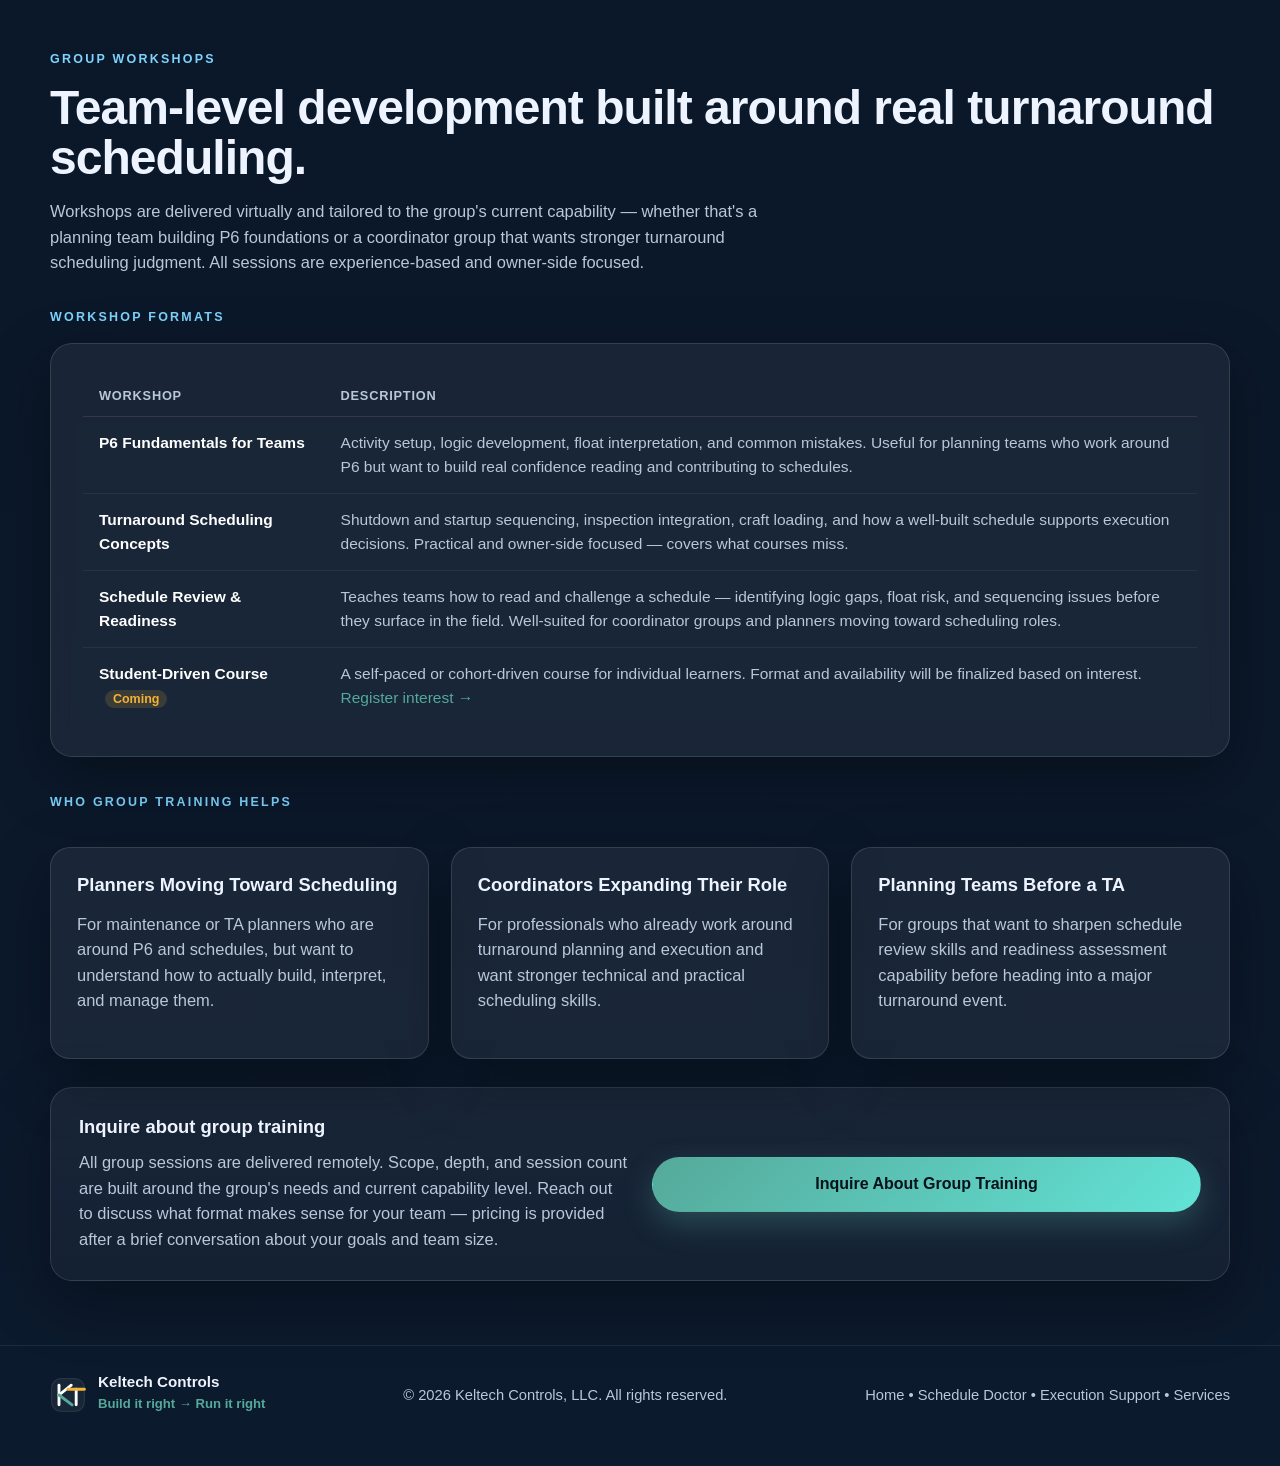
==== commit f4bbdf79: "Update consulting.html" ====
--- a/consulting.html
+++ b/consulting.html
@@ -1,244 +1,11 @@
-
 <!DOCTYPE html>
 <html lang="en">
 <head>
   <meta charset="UTF-8" />
-  <meta name="viewport" content="width=device-width, initial-scale=1.0" />
-  <title>One-On-One Consulting | Keltech Controls</title>
-  <meta name="description" content="Practical one-on-one Primavera P6 and turnaround scheduling coaching for planners, coordinators, and developing schedulers. Owner-side experience, real-world application, structured 10-session program." />
-  <link rel="stylesheet" href="css/shared.css" />
+  <meta http-equiv="refresh" content="0; url=training.html" />
+  <title>Redirecting | Keltech Controls</title>
 </head>
 <body>
-
-  <div class="nav-wrap">
-    <div class="container nav">
-      <a class="brand" href="index.html">
-        <svg class="brand-mark" viewBox="0 0 76 76" fill="none" aria-hidden="true">
-          <rect x="4" y="4" width="68" height="68" rx="18" fill="rgba(255,255,255,0.04)" stroke="rgba(255,255,255,0.18)" stroke-width="1.5"/>
-          <line x1="20" y1="18" x2="20" y2="58" stroke="#FFFFFF" stroke-width="6" stroke-linecap="round"/>
-          <line x1="20" y1="38" x2="46" y2="18" stroke="#FFFFFF" stroke-width="6" stroke-linecap="round"/>
-          <line x1="20" y1="38" x2="47" y2="58" stroke="#55A99A" stroke-width="6" stroke-linecap="round"/>
-          <line x1="54" y1="27" x2="54" y2="58" stroke="#FFFFFF" stroke-width="6" stroke-linecap="round"/>
-          <line x1="38" y1="27" x2="70" y2="27" stroke="#F5B235" stroke-width="6" stroke-linecap="round"/>
-        </svg>
-        <div class="brand-text">
-          <strong>Keltech Controls</strong>
-          <span>Build it right &#x2192; Run it right</span>
-        </div>
-      </a>
-      <nav class="nav-links">
-        <a href="schedule-doctor.html">Schedule Doctor</a>
-        <a href="execution-support.html">Execution Support</a>
-        <a href="training.html">Training</a>
-        <a href="consulting.html" class="active">Consulting</a>
-        <a href="services.html">Services</a>
-        <a href="contact.html">Contact</a>
-      </nav>
-    </div>
-  </div>
-
-  <main>
-
-    <!-- HERO -->
-    <section class="section">
-      <div class="container">
-        <div class="eyebrow">One-On-One Consulting</div>
-        <h1 style="font-size:clamp(1.8rem,4vw,3.2rem);max-width:780px">Practical scheduler development built around real turnaround work.</h1>
-        <p class="lead" style="max-width:720px">For planners, coordinators, and developing schedulers who want more than generic software training. The focus is practical growth in Primavera P6, turnaround concepts, and how scheduling is actually applied in the field — from someone who has spent more than 30 years doing it on the owner side.</p>
-        <p style="max-width:720px">Sessions are built around your actual work and goals, not a fixed generic curriculum. Between sessions, you have direct access via text and call to work through homework and questions as they come up.</p>
-
-        <div class="three-col" style="margin-top:36px">
-          <div class="card">
-            <h3>Structured Development</h3>
-            <ul>
-              <li>P6 fundamentals and logic development</li>
-              <li>Critical path and float interpretation</li>
-              <li>Turnaround schedule structure</li>
-              <li>Shutdown and startup sequencing</li>
-              <li>Inspection integration and craft loading</li>
-              <li>Manpower analysis and owner-side execution perspective</li>
-            </ul>
-          </div>
-          <div class="card">
-            <h3>Real World Learning</h3>
-            <ul>
-              <li>Experience-based sessions, not lecture-style instruction</li>
-              <li>Day in the life of a scheduler walkthroughs</li>
-              <li>How planning and execution really connect</li>
-              <li>Practical problem-solving using real schedule examples</li>
-              <li>Strong owner-side perspective with practical understanding of contractor interface</li>
-            </ul>
-          </div>
-          <div class="card">
-            <h3>Typical Session Focus</h3>
-            <ul>
-              <li>P6 technical confidence</li>
-              <li>Turnaround concepts that courses miss</li>
-              <li>How a real scheduler thinks day to day</li>
-              <li>Career positioning and role alignment</li>
-              <li>Practical growth, not filler training</li>
-            </ul>
-          </div>
-        </div>
-      </div>
-    </section>
-
-    <!-- PRICING -->
-    <section class="section-tight">
-      <div class="container">
-        <div class="eyebrow">Pricing</div>
-        <h2>Simple, transparent pricing.</h2>
-        <p style="max-width:680px;margin-bottom:28px">Whether you want to start with a single session or commit to a full development program, there is a clear path forward.</p>
-        <div class="two-col" style="margin-top:4px">
-
-          <div class="card" style="border:1px solid rgba(255,255,255,0.1)">
-            <h3 style="margin-bottom:6px">Single Session</h3>
-            <div style="font-size:2rem;font-weight:700;color:#55A99A;margin-bottom:12px">$275 <span style="font-size:1rem;color:var(--muted);font-weight:400">/ hour</span></div>
-            <p>Suitable for targeted questions, specific topic review, or exploratory sessions before committing to a package. No intake required — reach out to schedule directly.</p>
-            <a class="btn btn-secondary" href="contact.html" style="margin-top:8px;display:inline-block">Schedule a Session</a>
-          </div>
-
-          <div class="card" style="border:1px solid #55A99A;position:relative">
-            <div style="position:absolute;top:-13px;left:24px;background:#55A99A;color:#0a1628;font-size:.78rem;font-weight:700;padding:3px 12px;border-radius:20px;letter-spacing:.05em;text-transform:uppercase">Most Popular</div>
-            <h3 style="margin-bottom:6px">10-Session Package</h3>
-            <div style="font-size:2rem;font-weight:700;color:#55A99A;margin-bottom:12px">$2,500 <span style="font-size:1rem;color:var(--muted);font-weight:400">/ package</span></div>
-            <p>The structured development path for planners and schedulers committed to building real capability.</p>
-            <ul class="checklist" style="margin-bottom:16px">
-              <li>$1,250 due at booking</li>
-              <li>$1,250 due before Session 6</li>
-              <li>Direct access between sessions via text and call for homework support and questions</li>
-              <li>All 10 sessions must be completed within 14 weeks of the first session</li>
-              <li>Sessions not completed within the 14-week window are forfeited</li>
-            </ul>
-            <a class="btn btn-primary" href="https://forms.gle/xGJ5X5MMnMQoocQR9" target="_blank" rel="noopener" style="display:inline-block">Begin Assessment Intake</a>
-          </div>
-
-        </div>
-        <div class="highlight-box" style="margin-top:20px;padding:20px 24px">
-          <p style="margin:0;font-size:.95rem"><strong style="color:#fff">Note on the 14-week window:</strong> The completion window exists to protect the continuity and value of the program. Consistent engagement is what produces real progress — extended gaps between sessions reduce the effectiveness of the development path.</p>
-        </div>
-        <div class="highlight-box" style="margin-top:16px;padding:20px 24px">
-          <p style="margin:0;font-size:.95rem"><strong style="color:#fff">Organizations and sponsored training:</strong> Companies looking to develop internal scheduling talent through structured or group training are encouraged to reach out directly to discuss program options and pricing.</p>
-        </div>
-      </div>
-    </section>
-
-    <!-- WHO IT HELPS -->
-    <section class="section-tight">
-      <div class="container">
-        <div class="eyebrow">Who This Helps</div>
-        <h2>Built for people trying to move from exposure to real capability.</h2>
-        <div class="three-col" style="margin-top:28px">
-          <div class="card">
-            <h3>Planners Moving Toward Scheduling</h3>
-            <p>For maintenance or TA planners who are around P6 and schedules, but want to understand how to actually build, interpret, and manage them.</p>
-          </div>
-          <div class="card">
-            <h3>Coordinators Expanding Their Role</h3>
-            <p>For professionals who already work around turnaround planning and execution and want stronger technical and practical scheduling skills.</p>
-          </div>
-          <div class="card">
-            <h3>Developing Schedulers</h3>
-            <p>For people who know the software basics but want owner-side insight, better judgment, and real world application that improves credibility fast.</p>
-          </div>
-        </div>
-      </div>
-    </section>
-
-    <!-- ENGAGEMENT PATH -->
-    <section class="section-tight">
-      <div class="container">
-        <div class="eyebrow">Engagement Path</div>
-        <h2>A simple path from assessment to real progress.</h2>
-        <div class="four-col" style="margin-top:26px">
-          <div class="step"><div class="step-number">1</div><h3>Initial Assessment</h3><p>A short intake identifies current P6 knowledge, turnaround exposure, target role, and the best place to begin.</p></div>
-          <div class="step"><div class="step-number">2</div><h3>Focused Development</h3><p>Targeted sessions build fundamentals, turnaround concepts, and practical understanding without wasting time.</p></div>
-          <div class="step"><div class="step-number">3</div><h3>Real World Application</h3><p>Sessions shift into day-in-the-life discussions, real schedule examples, and problem-solving scenarios.</p></div>
-          <div class="step"><div class="step-number">4</div><h3>Follow On Growth</h3><p>Additional coaching moves into schedule quality reviews, deeper analysis, and more advanced support.</p></div>
-        </div>
-      </div>
-    </section>
-
-    <!-- INTAKE -->
-    <section class="section-tight">
-      <div class="container">
-        <div class="eyebrow">Initial Assessment</div>
-        <h2>Start with a focused intake so time is spent where it matters.</h2>
-        <p class="lead" style="max-width:720px">For one-on-one development engagements, the process begins with a short assessment. This allows sessions to be tailored to the individual's experience level, goals, and target role.</p>
-
-        <div class="three-col" style="margin-top:28px">
-          <div class="card">
-            <h3>Background</h3>
-            <ul class="checklist">
-              <li>Current role and years of experience</li>
-              <li>Exposure to maintenance, projects, or turnarounds</li>
-              <li>Past roles such as planner, coordinator, or scheduler</li>
-              <li>Target path and career direction</li>
-            </ul>
-          </div>
-          <div class="card">
-            <h3>P6 And Fundamentals</h3>
-            <ul class="checklist">
-              <li>Current Primavera P6 experience</li>
-              <li>Comfort with logic, critical path, and float</li>
-              <li>What has been built, updated, or reviewed in P6</li>
-              <li>Current strengths and known gaps</li>
-            </ul>
-          </div>
-          <div class="card">
-            <h3>Turnaround Focus</h3>
-            <ul class="checklist">
-              <li>Owner-side or contractor-side interest</li>
-              <li>Exposure to shutdown and startup sequencing</li>
-              <li>Inspection integration understanding</li>
-              <li>Specific areas the individual wants to improve</li>
-            </ul>
-          </div>
-        </div>
-
-        <div class="highlight-box" style="margin-top:24px">
-          <div class="two-col">
-            <div>
-              <h3 style="margin-bottom:12px">Start with a focused initial assessment</h3>
-              <p style="margin-bottom:0">The assessment identifies current P6 knowledge, turnaround exposure, target role, and the most useful development path — so the first session is productive and paid time stays focused on real progress.</p>
-            </div>
-            <div style="display:flex;flex-direction:column;justify-content:center;gap:14px">
-              <a class="btn btn-primary" href="https://forms.gle/xGJ5X5MMnMQoocQR9" target="_blank" rel="noopener">Begin Assessment Intake</a>
-              <a class="btn btn-secondary" href="contact.html">Ask A Question First</a>
-            </div>
-          </div>
-        </div>
-      </div>
-    </section>
-
-  </main>
-
-  <footer>
-    <div class="container footer-row">
-      <div class="footer-brand">
-        <svg viewBox="0 0 44 44" width="36" height="36" fill="none" aria-hidden="true">
-          <rect x="2" y="2" width="40" height="40" rx="11" fill="rgba(255,255,255,0.05)" stroke="rgba(255,255,255,0.15)" stroke-width="1"/>
-          <line x1="11" y1="10" x2="11" y2="34" stroke="#FFFFFF" stroke-width="3.5" stroke-linecap="round"/>
-          <line x1="11" y1="22" x2="26" y2="10" stroke="#FFFFFF" stroke-width="3.5" stroke-linecap="round"/>
-          <line x1="11" y1="22" x2="27" y2="34" stroke="#55A99A" stroke-width="3.5" stroke-linecap="round"/>
-          <line x1="32" y1="15" x2="32" y2="34" stroke="#FFFFFF" stroke-width="3.5" stroke-linecap="round"/>
-          <line x1="22" y1="15" x2="42" y2="15" stroke="#F5B235" stroke-width="3.5" stroke-linecap="round"/>
-        </svg>
-        <div class="footer-brand-text">
-          <strong>Keltech Controls</strong>
-          <span>Build it right &#x2192; Run it right</span>
-        </div>
-      </div>
-      <div class="small" style="text-align:center">&#169; 2026 Keltech Controls, LLC. All rights reserved.</div>
-      <div class="small" style="text-align:right">
-        <a href="index.html" style="color:var(--muted)">Home</a> &#x2022;
-        <a href="schedule-doctor.html" style="color:var(--muted)">Schedule Doctor</a> &#x2022;
-        <a href="training.html" style="color:var(--muted)">Training</a> &#x2022;
-        <a href="services.html" style="color:var(--muted)">Services</a>
-      </div>
-    </div>
-  </footer>
-
+  <p>Redirecting to <a href="training.html">Training &amp; Development</a>...</p>
 </body>
 </html>
-
